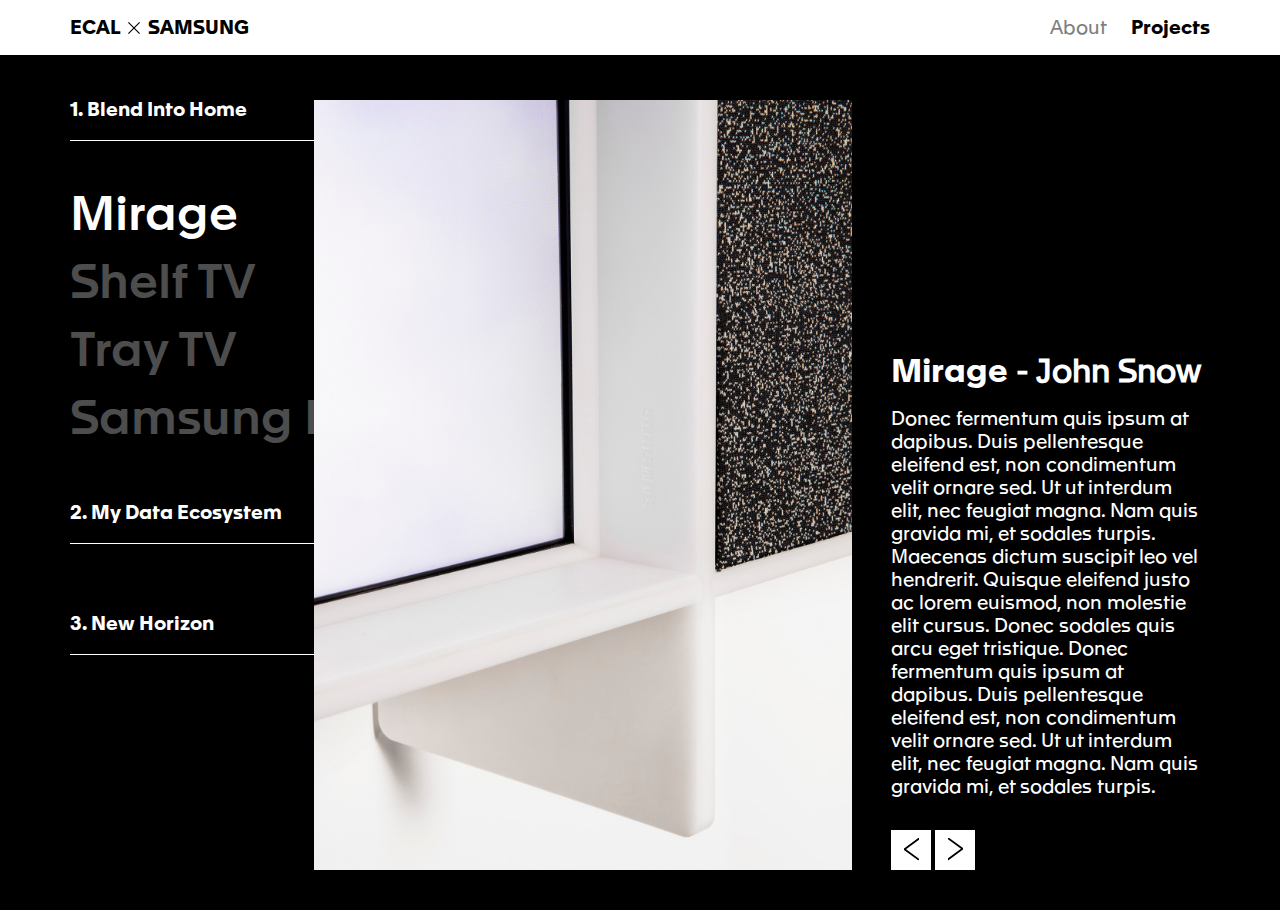
==== Projects.html @ 380808b8 "Initial commit" ====
<!DOCTYPE html>
<html lang="">

<head>
    <meta charset="utf-8">
    <title>Example Title</title>
    <meta name="author" content="Your Name">
    <meta name="description" content="Example description">
    <meta name="viewport" content="width=device-width, initial-scale=1.0">
    <script src="https://ajax.googleapis.com/ajax/libs/jquery/3.5.1/jquery.min.js"></script>
    <link rel="stylesheet" href="styles/projects.css">
    <link rel="icon" type="image/x-icon" href="" />
</head>

<body>
    <div id="mainContent">
        <nav>
            <a id="logo" href="index.html">ECAL &nbsp;<img src="images/Logo/cross.svg">&nbsp; SAMSUNG</a>
            <div id="link">
                <a href="index.html">About</a>
                <a href="#">Projects</a>
            </div>
        </nav>
        <section id="projectNav">
            <div class="itemNav">
                <h1>1. Blend Into Home</h1>
                <ul>
                    <li>Mirage</li>
                    <li>Shelf TV</li>
                    <li>Tray TV</li>
                    <li>Samsung Mono</li>
                </ul>
            </div>
            <div class="itemNav">
                <h1>2. My Data Ecosystem</h1>
                <ul>
                    <li>Calendar System</li>
                    <li>Shadow of Time</li>
                    <li>Reactive Feed</li>
                    <li>Iris</li>
                </ul>
            </div>
            <div class="itemNav">
                <h1>3. New Horizon</h1>
                <ul>
                    <li>Line</li>
                    <li>Move</li>
                    <li>Strap</li>
                    <li>Cube</li>
                    <li>Fade</li>
                    <li>Blind</li>
                </ul>
            </div>
        </section>
        <section id="projectContent">
                <img src="images/projects/c01/p01/Img_01.jpg">
            <div id="projectsTxt">
                <h1><span>Mirage</span> - John Snow</h1>
                <p>Donec fermentum quis ipsum at dapibus. Duis pellentesque eleifend est, non condimentum velit ornare sed. Ut ut interdum elit, nec feugiat magna. Nam quis gravida mi, et sodales turpis. Maecenas dictum suscipit leo vel hendrerit. Quisque eleifend justo ac lorem euismod, non molestie elit cursus. Donec sodales quis arcu eget tristique. Donec fermentum quis ipsum at dapibus. Duis pellentesque eleifend est, non condimentum velit ornare sed. Ut ut interdum elit, nec feugiat magna. Nam quis gravida mi, et sodales turpis. </p>
                <div class="btnSwitch"><div><img src="images/Logo/arrowL.svg"></div></div>
                <div class="btnSwitch"><div><img src="images/Logo/arrowR.svg"></div></div>
            </div>
        </section>
    </div>
    <script type="text/javascript" src="srcipts/projects.js"></script>
</body>

</html>
---- styles/projects.css ----
/* === Reset CSS === */

* {
    margin: 0;
    padding: 0;
}

/* === Fonts === */

@font-face {
    font-family: ApaxBold;
    src: url(../fonts/Apax-Bold.otf);
}

@font-face {
    font-family: ApaxMedium;
    src: url(../fonts/Apax-Medium.otf);
}

@font-face {
    font-family: ApaxRegular;
    src: url(../fonts/Apax-Regular.otf);
}

body {
    background-color: black;
}

/* === Nav === */

nav {
    position: fixed;
    top: 0;
    left: 0;
    width: 100%;
    height: 55px;
    background-color: white;
    z-index: 999;
}

nav #logo {
    font-family: "ApaxBold";
    font-size: 1.2em;
    position: absolute;
    left: 70px;
    top: 50%;
    -ms-transform: translateY(-50%);
    transform: translateY(-50%);
    cursor: pointer;
    text-decoration: none;
    color: black;
}

nav #logo img {
    width: 12px;
}

nav #link {
    font-family: "ApaxBold";
    font-size: 1.2em;
    position: absolute;
    right: 70px;
    top: 50%;
    -ms-transform: translateY(-50%);
    transform: translateY(-50%);
}

nav #link a {
    cursor: pointer;
    text-decoration: none;
    color: black;
    margin-left: 20px;
}

nav #link a:first-child {
    font-family: "ApaxRegular";
    opacity: 0.5;
    transition-property: all;
    transition-duration: 0.3s;
}

nav #link a:first-child:hover {
    opacity: 1;
}


/* === Projects Nav === */

#projectNav {
    width: 20%;
    margin-top: 100px;
    margin-left: 70px;
    display: inline-block;
}

#projectNav .itemNav {
    margin-bottom: 40px;
    height: auto;
}

#projectNav .itemNav h1 {
    color: white;
    font-family: "ApaxBold";
    font-size: 1.2em;
    border-bottom: solid 1px white;
    padding-bottom: 20px;
    cursor: pointer;
}

#projectNav ul {
    margin-top: 30px;
    margin-bottom: 30px;
    text-overflow: clip;
    white-space: nowrap;
    overflow: hidden;
    cursor: pointer;
}

#projectNav .itemNav ul {
    height: 0;
}

#projectNav .itemNav ul.dropDown {
    height: 100%;
}

#projectNav ul li {
    text-decoration: none;
    color: white;
    font-family: "ApaxMedium";
    list-style: none;
    margin-top: 20px;
    margin-bottom: 20px;
    font-size: 3em;
    opacity: 0.3;
    transition-property: all;
    transition-duration: 0.2s;
}

#projectNav ul li:hover {
    opacity: 1;
}

#projectNav ul li.projectSelect {
    opacity: 1;
}


/* === Projects Content === */

#projectContent {
    width: 70%;
    height: 90vh;
    margin-right: 70px;
    display: inline-block;
    vertical-align: top;
    position: absolute;
    right: 0;
    top: 100px;
}

#projectContent img {
    width: 60%;
    height: 95%;
    object-fit: cover;
    display: inline-block;
}


#projectsTxt {
    width: 35%;
    margin-left: 4%;
    display: inline-block;
    color: white;
}

#projectsTxt h1 {
    font-family: "ApaxRegular";
    margin-bottom: 20px;
}

#projectsTxt h1 span {
    font-family: "ApaxBold";
}

#projectsTxt p {
    font-family: "ApaxRegular";
    line-height: 1.2em;
    font-size: 1.2em;
    margin-bottom: 30px;
}

.btnSwitch {
    position: relative;
    width: 40px;
    height: 40px;
    background-color: white;
    display: inline-block;
    cursor: pointer;
    transition-property: all;
    transition-duration: 0.2s;
}

.btnSwitch:hover {
    opacity: 0.5;
}

.btnSwitch div {
    position: absolute;
    width: 25px;
    height: 25px;
    margin-left: auto;
    margin-right: auto;
    left: 10px;
    right: 0;
    top: 50%;
    transform: translateY(-50%);
}
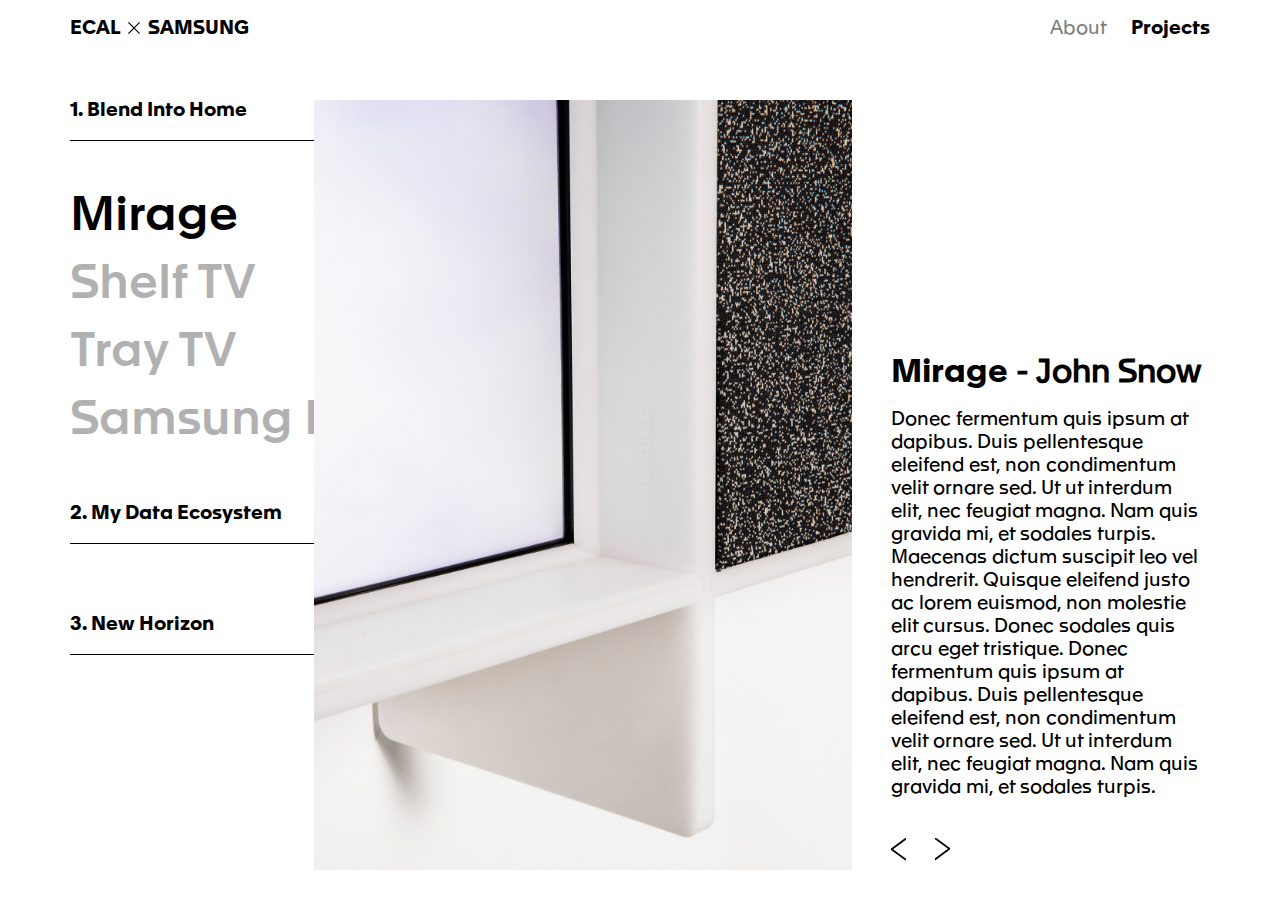
==== commit b786c3b7: "08.01.2020-16.00" ====
--- a/Projects.html
+++ b/Projects.html
@@ -3,7 +3,7 @@
 
 <head>
     <meta charset="utf-8">
-    <title>Example Title</title>
+    <title>Ecal x Sasmung - Projets</title>
     <meta name="author" content="Your Name">
     <meta name="description" content="Example description">
     <meta name="viewport" content="width=device-width, initial-scale=1.0">
--- a/styles/projects.css
+++ b/styles/projects.css
@@ -23,7 +23,7 @@
 }
 
 body {
-    background-color: black;
+    background-color: white;
 }
 
 /* === Nav === */
@@ -99,10 +99,10 @@
 }
 
 #projectNav .itemNav h1 {
-    color: white;
-    font-family: "ApaxBold";
-    font-size: 1.2em;
-    border-bottom: solid 1px white;
+    color: black;
+    font-family: "ApaxBold";
+    font-size: 1.2em;
+    border-bottom: solid 1px black;
     padding-bottom: 20px;
     cursor: pointer;
 }
@@ -126,7 +126,7 @@
 
 #projectNav ul li {
     text-decoration: none;
-    color: white;
+    color: black;
     font-family: "ApaxMedium";
     list-style: none;
     margin-top: 20px;
@@ -171,7 +171,7 @@
     width: 35%;
     margin-left: 4%;
     display: inline-block;
-    color: white;
+    color: black;
 }
 
 #projectsTxt h1 {
@@ -194,7 +194,6 @@
     position: relative;
     width: 40px;
     height: 40px;
-    background-color: white;
     display: inline-block;
     cursor: pointer;
     transition-property: all;
@@ -209,10 +208,6 @@
     position: absolute;
     width: 25px;
     height: 25px;
-    margin-left: auto;
-    margin-right: auto;
-    left: 10px;
-    right: 0;
     top: 50%;
     transform: translateY(-50%);
 }
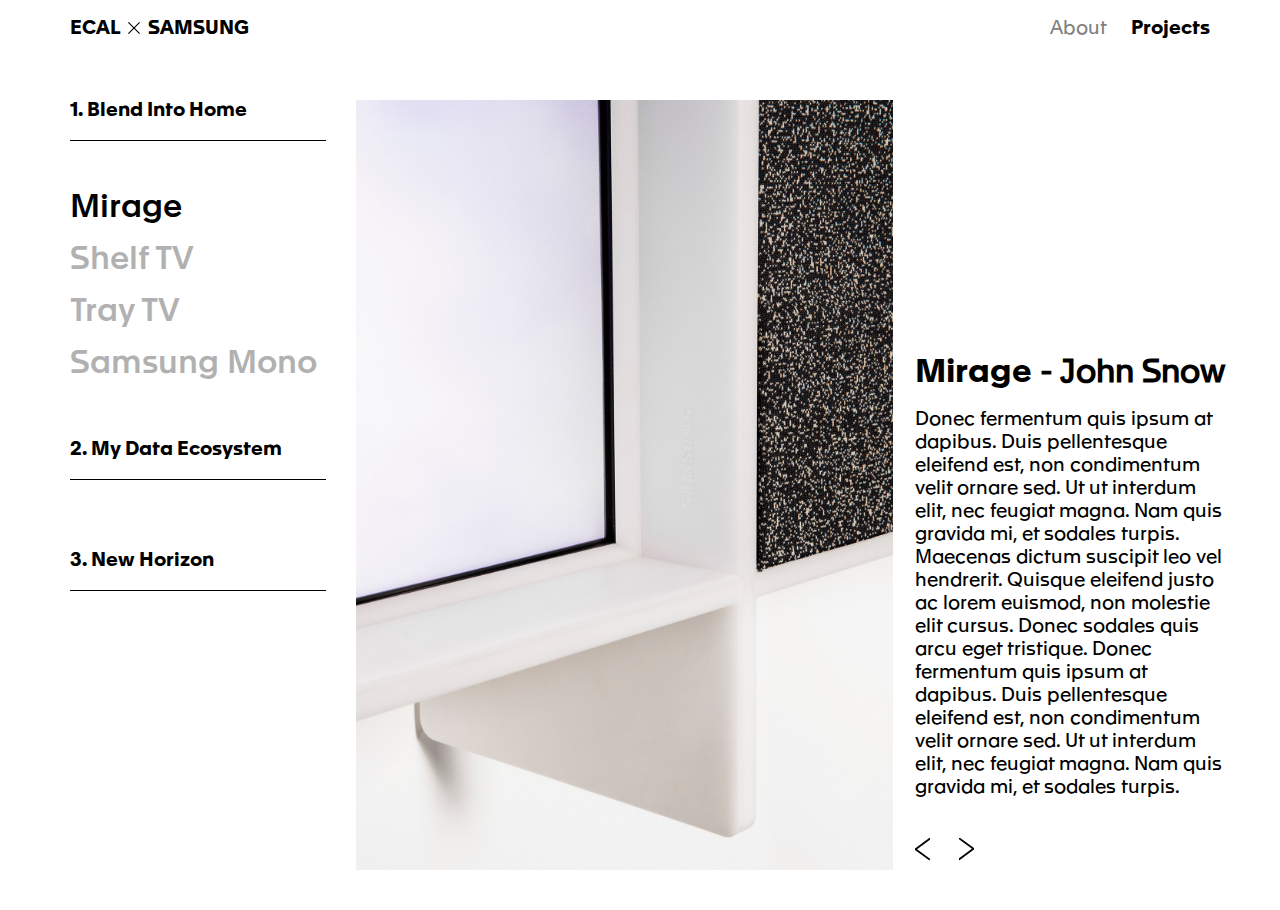
==== commit f3e335ab: "13.01.21" ====
--- a/Projects.html
+++ b/Projects.html
@@ -1,5 +1,5 @@
 <!DOCTYPE html>
-<html lang="">
+<html lang="eng">
 
 <head>
     <meta charset="utf-8">
--- a/styles/projects.css
+++ b/styles/projects.css
@@ -35,7 +35,7 @@
     width: 100%;
     height: 55px;
     background-color: white;
-    z-index: 999;
+    z-index: 998;
 }
 
 nav #logo {
@@ -81,6 +81,16 @@
 
 nav #link a:first-child:hover {
     opacity: 1;
+}
+
+@media screen and (max-width: 850px) {
+    nav #logo {
+        left: 25px;
+    }
+
+    nav #link {
+        right: 25px;
+    }
 }
 
 
@@ -131,7 +141,7 @@
     list-style: none;
     margin-top: 20px;
     margin-bottom: 20px;
-    font-size: 3em;
+    font-size: 2em;
     opacity: 0.3;
     transition-property: all;
     transition-duration: 0.2s;
@@ -151,10 +161,10 @@
 #projectContent {
     width: 70%;
     height: 90vh;
-    margin-right: 70px;
+    margin-left: 2%;
     display: inline-block;
     vertical-align: top;
-    position: absolute;
+    position: relative;
     right: 0;
     top: 100px;
 }
@@ -169,7 +179,7 @@
 
 #projectsTxt {
     width: 35%;
-    margin-left: 4%;
+    margin-left: 2%;
     display: inline-block;
     color: black;
 }
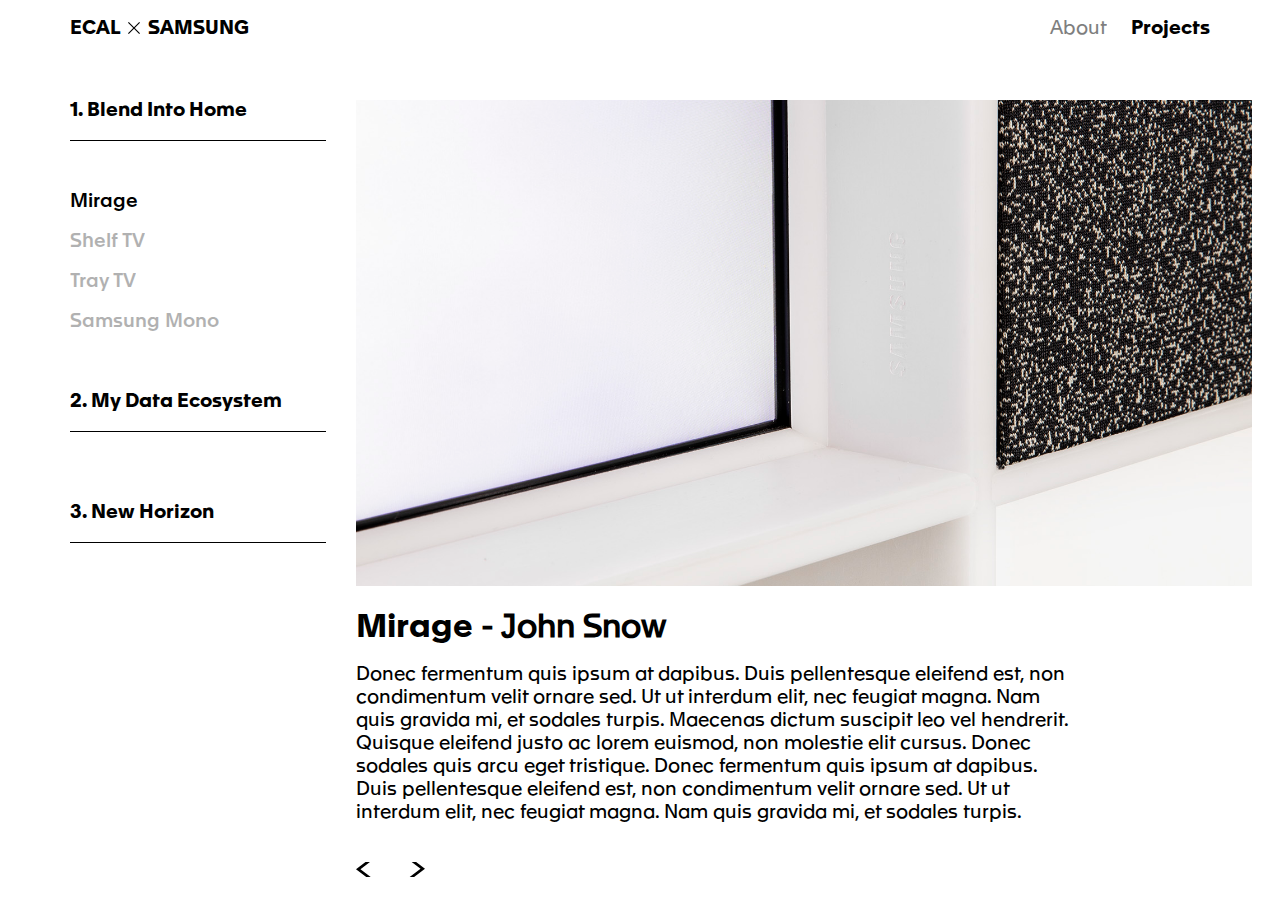
==== commit 98791880: "Video + change project" ====
--- a/Projects.html
+++ b/Projects.html
@@ -22,43 +22,47 @@
             </div>
         </nav>
         <section id="projectNav">
-            <div class="itemNav">
+            <div class="itemNav" num="1">
                 <h1>1. Blend Into Home</h1>
                 <ul>
-                    <li>Mirage</li>
-                    <li>Shelf TV</li>
-                    <li>Tray TV</li>
-                    <li>Samsung Mono</li>
+                    <li numProject="1">Mirage</li>
+                    <li numProject="2">Shelf TV</li>
+                    <li numProject="3">Tray TV</li>
+                    <li numProject="4">Samsung Mono</li>
                 </ul>
             </div>
-            <div class="itemNav">
+            <div class="itemNav" num="2">
                 <h1>2. My Data Ecosystem</h1>
                 <ul>
-                    <li>Calendar System</li>
-                    <li>Shadow of Time</li>
-                    <li>Reactive Feed</li>
-                    <li>Iris</li>
+                    <li numProject="1">Calendar System</li>
+                    <li numProject="2">Shadow of Time</li>
+                    <li numProject="3">Reactive Feed</li>
+                    <li numProject="4">Iris</li>
                 </ul>
             </div>
-            <div class="itemNav">
+            <div class="itemNav" num="3">
                 <h1>3. New Horizon</h1>
                 <ul>
-                    <li>Line</li>
-                    <li>Move</li>
-                    <li>Strap</li>
-                    <li>Cube</li>
-                    <li>Fade</li>
-                    <li>Blind</li>
+                    <li numProject="1">Line</li>
+                    <li numProject="2">Move</li>
+                    <li numProject="3">Strap</li>
+                    <li numProject="4">Cube</li>
+                    <li numProject="5">Fade</li>
+                    <li numProject="6">Blind</li>
                 </ul>
             </div>
         </section>
         <section id="projectContent">
-                <img src="images/projects/c01/p01/Img_01.jpg">
+            <img id="ImgProjects" src="images/projects/c1/p1/Img_01.jpg">
             <div id="projectsTxt">
                 <h1><span>Mirage</span> - John Snow</h1>
                 <p>Donec fermentum quis ipsum at dapibus. Duis pellentesque eleifend est, non condimentum velit ornare sed. Ut ut interdum elit, nec feugiat magna. Nam quis gravida mi, et sodales turpis. Maecenas dictum suscipit leo vel hendrerit. Quisque eleifend justo ac lorem euismod, non molestie elit cursus. Donec sodales quis arcu eget tristique. Donec fermentum quis ipsum at dapibus. Duis pellentesque eleifend est, non condimentum velit ornare sed. Ut ut interdum elit, nec feugiat magna. Nam quis gravida mi, et sodales turpis. </p>
-                <div class="btnSwitch"><div><img src="images/Logo/arrowL.svg"></div></div>
-                <div class="btnSwitch"><div><img src="images/Logo/arrowR.svg"></div></div>
+                <div class="btnSwitch leftBTN">
+                    <div><img src="images/Logo/arrowL.svg"></div>
+                </div>
+                <div class="btnSwitch rightBTN">
+                    <div><img src="images/Logo/arrowR.svg"></div>
+                </div>
             </div>
         </section>
     </div>
--- a/styles/projects.css
+++ b/styles/projects.css
@@ -155,6 +155,12 @@
     opacity: 1;
 }
 
+@media screen and (max-width: 1440px) {
+    #projectNav ul li {
+        font-size: 1.2em;
+    }
+}
+
 
 /* === Projects Content === */
 
@@ -223,6 +229,21 @@
 }
 
 
-
-
-
+@media screen and (max-width: 1440px) {
+    #projectContent img {
+        display: block;
+        width: 100%;
+        height: 60%;
+    }
+    
+    #projectsTxt {
+        display: block;
+        width: 80%;
+        margin-left: 0;
+        margin-top: 25px;
+    }
+}
+
+
+
+
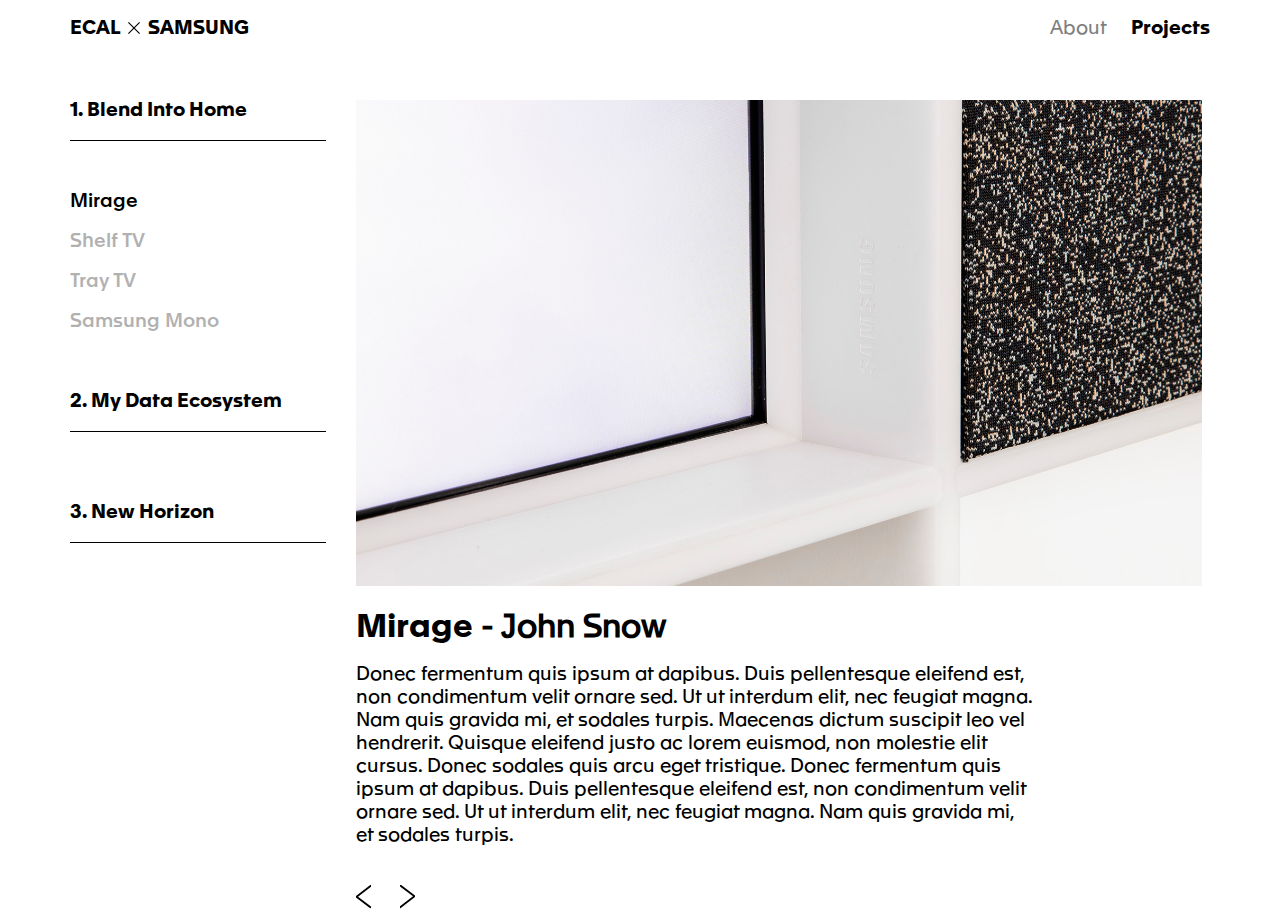
==== commit 652e94f8: "liusfd" ====
--- a/Projects.html
+++ b/Projects.html
@@ -8,6 +8,7 @@
     <meta name="description" content="Example description">
     <meta name="viewport" content="width=device-width, initial-scale=1.0">
     <script src="https://ajax.googleapis.com/ajax/libs/jquery/3.5.1/jquery.min.js"></script>
+    <link rel="stylesheet" href="styles/nav.css">
     <link rel="stylesheet" href="styles/projects.css">
     <link rel="icon" type="image/x-icon" href="" />
 </head>
--- a/styles/nav.css
+++ b/styles/nav.css
@@ -0,0 +1,66 @@
+/* === Nav === */
+
+nav {
+    position: fixed;
+    top: 0;
+    left: 0;
+    width: 100%;
+    height: 55px;
+    background-color: white;
+    z-index: 998;
+}
+
+nav #logo {
+    font-family: "ApaxBold";
+    font-size: 1.2em;
+    position: absolute;
+    left: 70px;
+    top: 50%;
+    -ms-transform: translateY(-50%);
+    transform: translateY(-50%);
+    cursor: pointer;
+    text-decoration: none;
+    color: black;
+}
+
+nav #logo img {
+    width: 12px;
+}
+
+nav #link {
+    font-family: "ApaxBold";
+    font-size: 1.2em;
+    position: absolute;
+    right: 70px;
+    top: 50%;
+    -ms-transform: translateY(-50%);
+    transform: translateY(-50%);
+}
+
+nav #link a {
+    cursor: pointer;
+    text-decoration: none;
+    color: black;
+    margin-left: 20px;
+}
+
+nav #link a:last-child {
+    font-family: "ApaxRegular";
+    opacity: 0.5;
+    transition-property: all;
+    transition-duration: 0.3s;
+}
+
+nav #link a:last-child:hover {
+    opacity: 1;
+}
+
+@media screen and (max-width: 850px) {
+    nav #logo {
+        left: 25px;
+    }
+
+    nav #link {
+        right: 25px;
+    }
+}--- a/styles/projects.css
+++ b/styles/projects.css
@@ -27,50 +27,6 @@
 }
 
 /* === Nav === */
-
-nav {
-    position: fixed;
-    top: 0;
-    left: 0;
-    width: 100%;
-    height: 55px;
-    background-color: white;
-    z-index: 998;
-}
-
-nav #logo {
-    font-family: "ApaxBold";
-    font-size: 1.2em;
-    position: absolute;
-    left: 70px;
-    top: 50%;
-    -ms-transform: translateY(-50%);
-    transform: translateY(-50%);
-    cursor: pointer;
-    text-decoration: none;
-    color: black;
-}
-
-nav #logo img {
-    width: 12px;
-}
-
-nav #link {
-    font-family: "ApaxBold";
-    font-size: 1.2em;
-    position: absolute;
-    right: 70px;
-    top: 50%;
-    -ms-transform: translateY(-50%);
-    transform: translateY(-50%);
-}
-
-nav #link a {
-    cursor: pointer;
-    text-decoration: none;
-    color: black;
-    margin-left: 20px;
-}
 
 nav #link a:first-child {
     font-family: "ApaxRegular";
@@ -79,20 +35,14 @@
     transition-duration: 0.3s;
 }
 
+nav #link a:last-child {
+    font-family: "ApaxBold";
+    opacity: 1;
+}
+
 nav #link a:first-child:hover {
     opacity: 1;
 }
-
-@media screen and (max-width: 850px) {
-    nav #logo {
-        left: 25px;
-    }
-
-    nav #link {
-        right: 25px;
-    }
-}
-
 
 /* === Projects Nav === */
 
@@ -230,7 +180,7 @@
 
 
 @media screen and (max-width: 1440px) {
-    #projectContent img {
+    #projectContent #ImgProjects {
         display: block;
         width: 100%;
         height: 60%;
@@ -242,8 +192,14 @@
         margin-left: 0;
         margin-top: 25px;
     }
-}
-
-
-
-
+    
+    #projectContent {
+        width: calc(70% - 50px);
+    }
+}
+
+@media screen and (max-width: 1100px) {
+    
+
+}
+
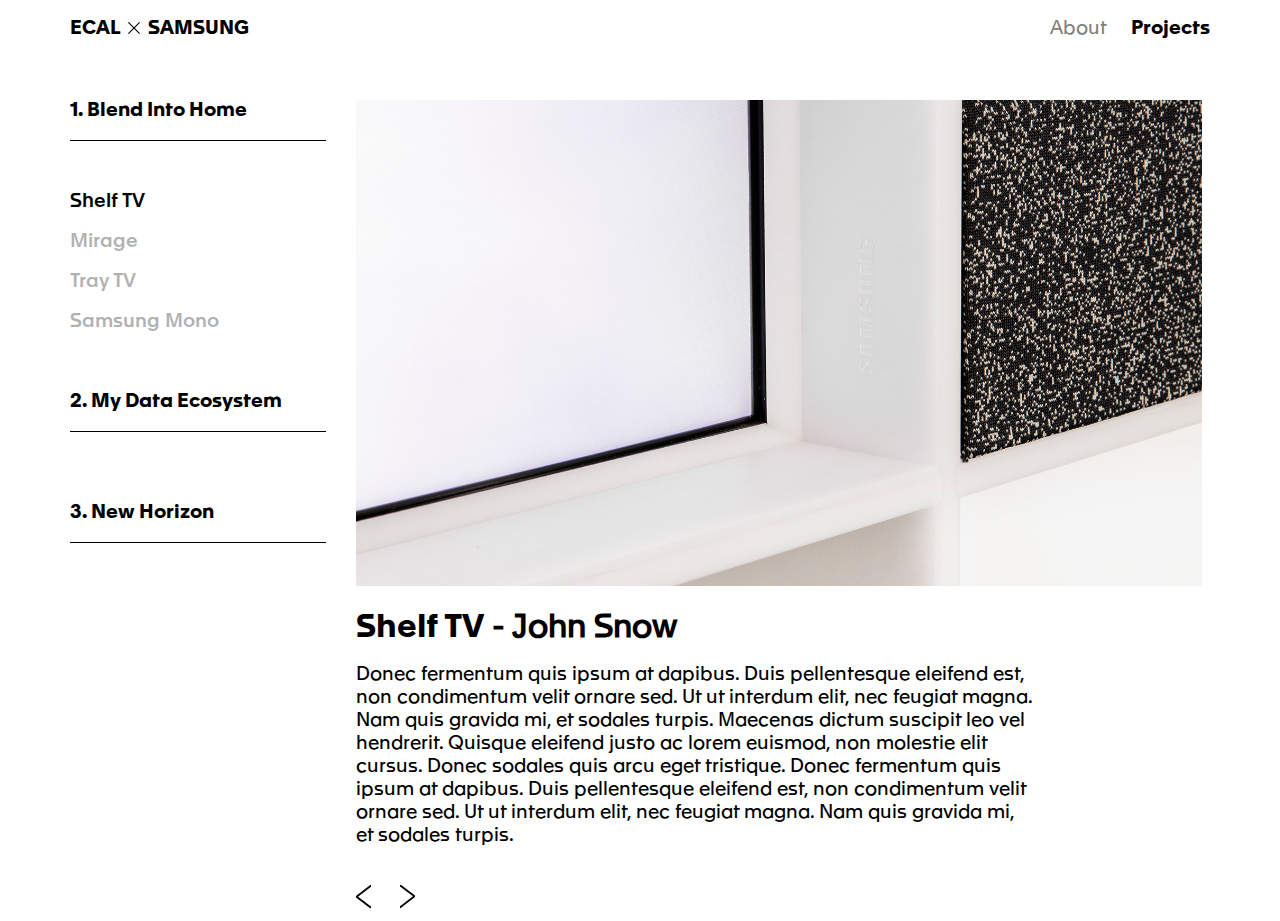
==== commit 9817bae9: "eg" ====
--- a/Projects.html
+++ b/Projects.html
@@ -26,8 +26,8 @@
             <div class="itemNav" num="1">
                 <h1>1. Blend Into Home</h1>
                 <ul>
-                    <li numProject="1">Mirage</li>
-                    <li numProject="2">Shelf TV</li>
+                    <li numProject="1">Shelf TV</li>
+                    <li numProject="2">Mirage</li>
                     <li numProject="3">Tray TV</li>
                     <li numProject="4">Samsung Mono</li>
                 </ul>
@@ -56,7 +56,7 @@
         <section id="projectContent">
             <img id="ImgProjects" src="images/projects/c1/p1/Img_01.jpg">
             <div id="projectsTxt">
-                <h1><span>Mirage</span> - John Snow</h1>
+                <h1><span>Shelf TV</span> - John Snow</h1>
                 <p>Donec fermentum quis ipsum at dapibus. Duis pellentesque eleifend est, non condimentum velit ornare sed. Ut ut interdum elit, nec feugiat magna. Nam quis gravida mi, et sodales turpis. Maecenas dictum suscipit leo vel hendrerit. Quisque eleifend justo ac lorem euismod, non molestie elit cursus. Donec sodales quis arcu eget tristique. Donec fermentum quis ipsum at dapibus. Duis pellentesque eleifend est, non condimentum velit ornare sed. Ut ut interdum elit, nec feugiat magna. Nam quis gravida mi, et sodales turpis. </p>
                 <div class="btnSwitch leftBTN">
                     <div><img src="images/Logo/arrowL.svg"></div>
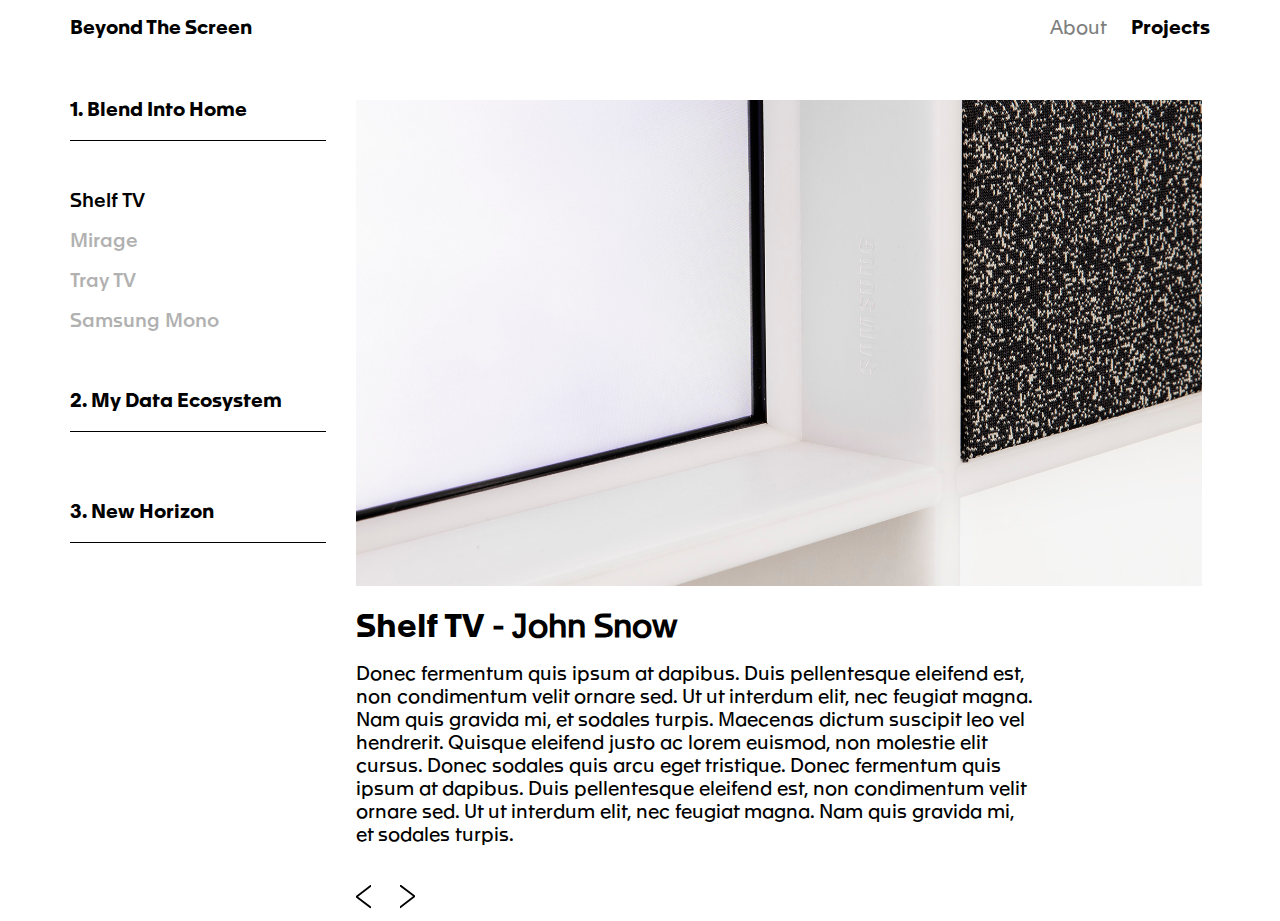
==== commit a0450029: "01.02.21 - Ecal nuthell" ====
--- a/Projects.html
+++ b/Projects.html
@@ -16,7 +16,7 @@
 <body>
     <div id="mainContent">
         <nav>
-            <a id="logo" href="index.html">ECAL &nbsp;<img src="images/Logo/cross.svg">&nbsp; SAMSUNG</a>
+            <a id="logo" href="index.html">Beyond The Screen</a>
             <div id="link">
                 <a href="index.html">About</a>
                 <a href="#">Projects</a>
@@ -56,12 +56,18 @@
         <section id="projectContent">
             <img id="ImgProjects" src="images/projects/c1/p1/Img_01.jpg">
             <div id="projectsTxt">
+                <div class="btnSwitch leftBTN btnPhone">
+                    <div><img src="images/Logo/arrowL.svg"></div>
+                </div>
+                <div class="btnSwitch rightBTN btnPhone">
+                    <div><img src="images/Logo/arrowR.svg"></div>
+                </div>
                 <h1><span>Shelf TV</span> - John Snow</h1>
                 <p>Donec fermentum quis ipsum at dapibus. Duis pellentesque eleifend est, non condimentum velit ornare sed. Ut ut interdum elit, nec feugiat magna. Nam quis gravida mi, et sodales turpis. Maecenas dictum suscipit leo vel hendrerit. Quisque eleifend justo ac lorem euismod, non molestie elit cursus. Donec sodales quis arcu eget tristique. Donec fermentum quis ipsum at dapibus. Duis pellentesque eleifend est, non condimentum velit ornare sed. Ut ut interdum elit, nec feugiat magna. Nam quis gravida mi, et sodales turpis. </p>
-                <div class="btnSwitch leftBTN">
+                <div class="btnSwitch leftBTN btnDesk">
                     <div><img src="images/Logo/arrowL.svg"></div>
                 </div>
-                <div class="btnSwitch rightBTN">
+                <div class="btnSwitch rightBTN btnDesk">
                     <div><img src="images/Logo/arrowR.svg"></div>
                 </div>
             </div>
--- a/styles/projects.css
+++ b/styles/projects.css
@@ -138,6 +138,7 @@
     margin-left: 2%;
     display: inline-block;
     color: black;
+    vertical-align: top;
 }
 
 #projectsTxt h1 {
@@ -178,6 +179,10 @@
     transform: translateY(-50%);
 }
 
+.btnPhone {
+    display: none;
+}
+
 
 @media screen and (max-width: 1440px) {
     #projectContent #ImgProjects {
@@ -203,3 +208,73 @@
 
 }
 
+@media screen and (max-width: 850px) {
+    #projectContent, #projectNav {
+        display: block;
+        width: calc(100% - 50px);
+        margin-left: 25px;
+    }
+    
+    #projectNav ul {
+        margin-top: 5px;
+        margin-bottom: 5px;
+        white-space: normal;
+    }
+    
+    #projectNav ul li {
+        display: inline-block;
+        margin-right: 20px;
+    }
+    
+    #projectNav .itemNav {
+        margin-bottom: 50px;
+    }
+    
+    #projectContent {
+        top: 0;
+    }
+    
+    #projectsTxt {
+        margin-bottom: 50px;
+        margin-top: 25px;
+        width: 100%;
+        position: relative;
+    }
+    
+    #projectsTxt p {
+        font-size: 1em;
+        width: 100%;
+    }
+    
+    .btnDesk {
+        display: none;
+    }
+    
+    .btnPhone {
+        display: inline-block;
+        position: absolute;
+    }
+    
+    #projectsTxt div:nth-child(2) {
+        right: 0;
+        text-align: right;
+    }
+    
+    #projectsTxt div:nth-child(2) div {
+        text-align: right;
+        right: 0;
+    }
+    
+    #projectsTxt h1 {
+        padding-top: 60px;
+    }
+}
+
+
+
+
+
+
+
+
+
